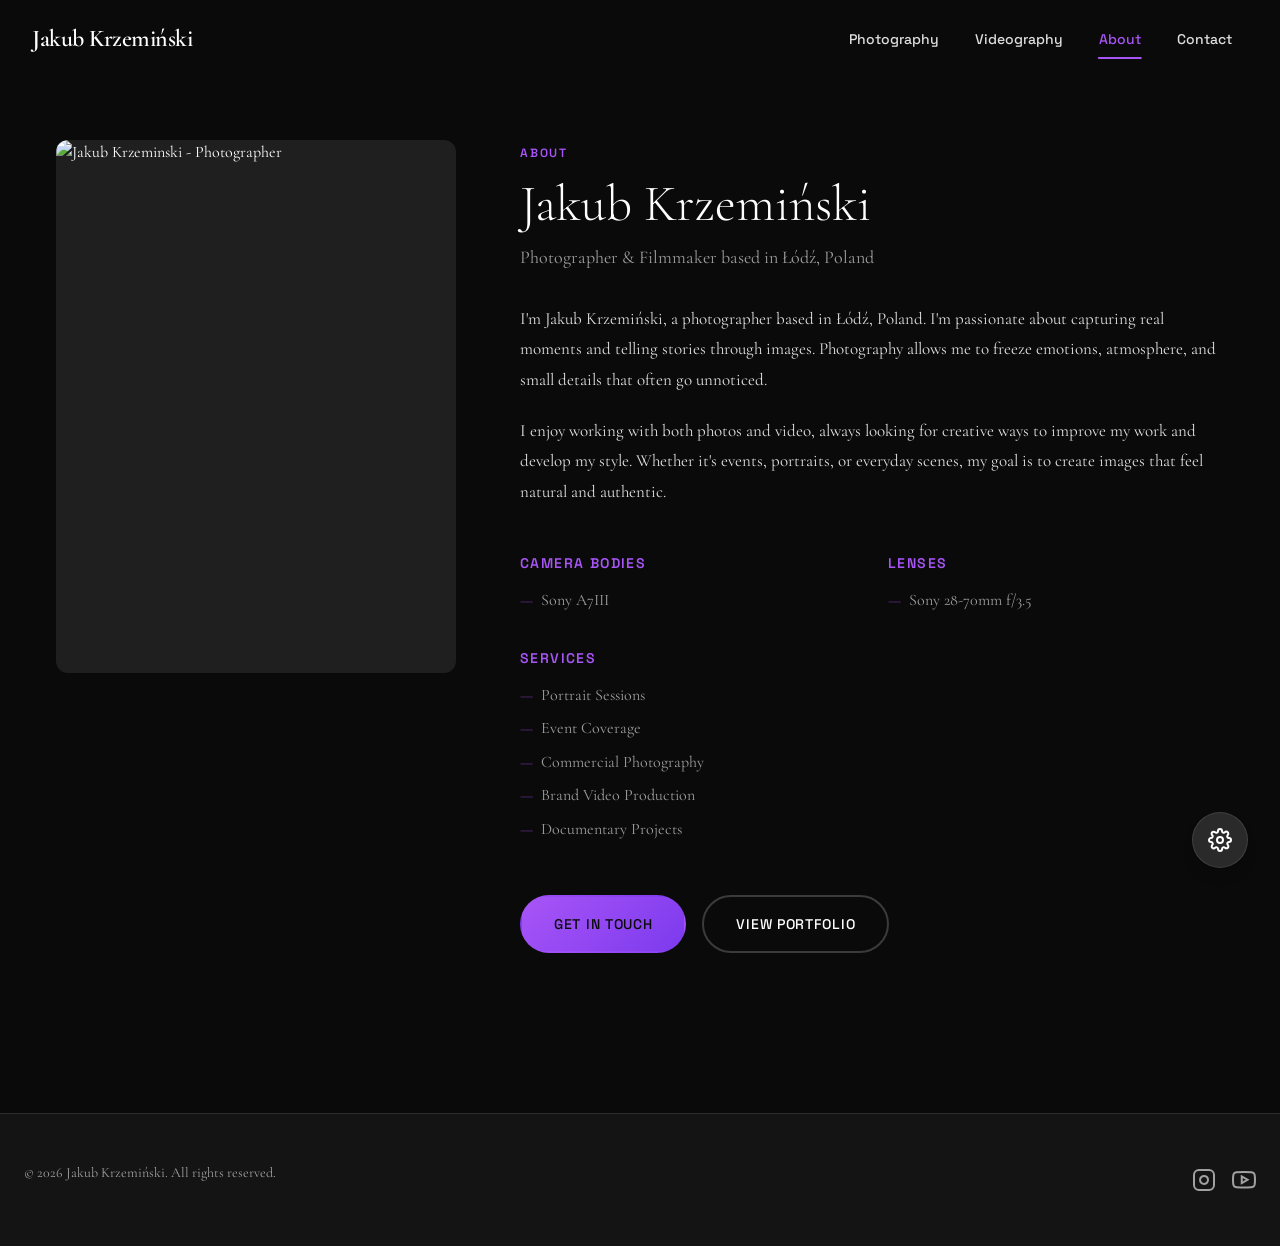
==== about.html @ e9d03388 "initial commit" ====
<!DOCTYPE html>
<html lang="en">
<head>
  <meta charset="UTF-8">
  <meta name="viewport" content="width=device-width, initial-scale=1.0">
  <title>About | Jakub Krzemiński</title>
  <meta name="description" content="Learn about my photography journey, gear, and services.">

  <link rel="preconnect" href="https://fonts.googleapis.com">
  <link rel="preconnect" href="https://fonts.gstatic.com" crossorigin>
  <link href="https://fonts.googleapis.com/css2?family=Cormorant+Garamond:wght@300;400;500;600;700&family=Space+Grotesk:wght@300;400;500;600;700&display=swap" rel="stylesheet">

  <style>
    html { background: #0a0a0a; }
  </style>

  <link rel="stylesheet" href="css/reset.css">
  <link rel="stylesheet" href="css/variables.css">
  <link rel="stylesheet" href="css/base.css">
  <link rel="stylesheet" href="css/navbar.css">
  <link rel="stylesheet" href="css/themes.css">

  <script>
    (function() {
      const saved = localStorage.getItem('portfolio-theme');
      const defaults = { theme: 'dark', palette: 'purple' };
      const config = saved ? JSON.parse(saved) : defaults;
      document.documentElement.className = `theme-${config.theme} palette-${config.palette}`;
    })();
  </script>
</head>
<body>

  <nav class="navbar" role="navigation" aria-label="Main navigation">
    <div class="navbar__container">
      <a href="index.html" class="navbar__logo">Jakub Krzemiński</a>
      <div class="navbar__links" role="menubar">
        <a href="photography.html" class="navbar__link" role="menuitem">Photography</a>
        <a href="videography.html" class="navbar__link" role="menuitem">Videography</a>
        <a href="about.html" class="navbar__link" role="menuitem">About</a>
        <a href="contact.html" class="navbar__link" role="menuitem">Contact</a>
      </div>
      <button class="navbar__hamburger" aria-label="Toggle menu" aria-expanded="false">
        <span class="navbar__hamburger-line"></span>
        <span class="navbar__hamburger-line"></span>
        <span class="navbar__hamburger-line"></span>
      </button>
    </div>
    <div class="navbar__mobile-menu">
      <a href="photography.html" class="navbar__mobile-link">Photography</a>
      <a href="videography.html" class="navbar__mobile-link">Videography</a>
      <a href="about.html" class="navbar__mobile-link">About</a>
      <a href="contact.html" class="navbar__mobile-link">Contact</a>
    </div>
  </nav>

  <main class="section" style="padding-top: 140px;">
    <div class="container">
      <div class="about-layout">
        <!-- Portrait Column -->
        <div class="about-portrait fade-in">
          <div class="about-portrait__frame">
            <img src="photos/portrait/photographer-portrait.jpg" alt="Jakub Krzeminski - Photographer" class="about-portrait__image">
          </div>
        </div>

        <!-- Content Column -->
        <div class="about-content">
          <span class="about-caption fade-in">About</span>
          <h1 class="about-title fade-in">Jakub Krzemiński</h1>
          <p class="about-subtitle fade-in">Photographer & Filmmaker based in Łódź, Poland</p>

          <div class="about-bio fade-in">
            <p>I'm Jakub Krzemiński, a photographer based in Łódź, Poland. I'm passionate about capturing real moments and telling stories through images. Photography allows me to freeze emotions, atmosphere, and small details that often go unnoticed.</p>
            <p>I enjoy working with both photos and video, always looking for creative ways to improve my work and develop my style. Whether it's events, portraits, or everyday scenes, my goal is to create images that feel natural and authentic.</p>
          </div>

          <div class="about-details">

            <div class="about-block fade-in">
              <h3 class="about-block__title">Camera Bodies</h3>
              <ul class="about-list">
                <li>Sony A7III</li>
              </ul>
            </div>

            <div class="about-block fade-in">
              <h3 class="about-block__title">Lenses</h3>
              <ul class="about-list">
                <li>Sony 28-70mm f/3.5</li>
              </ul>
            </div>

            <div class="about-block fade-in">
              <h3 class="about-block__title">Services</h3>
              <ul class="about-list">
                <li>Portrait Sessions</li>
                <li>Event Coverage</li>
                <li>Commercial Photography</li>
                <li>Brand Video Production</li>
                <li>Documentary Projects</li>
              </ul>
            </div>
          </div>

          <div class="about-cta fade-in">
            <a href="contact.html" class="btn btn-primary">Get in Touch</a>
            <a href="photography.html" class="btn btn-secondary">View Portfolio</a>
          </div>
        </div>
      </div>
    </div>
  </main>

  <footer class="footer">
    <div class="container">
      <div class="footer__content">
        <p class="footer__copyright">&copy; 2026 Jakub Krzemiński. All rights reserved.</p>
        <div class="footer__social">
          <a href="https://www.instagram.com/jacobekpii?igsh=MXUxOGM2MTZjMWFu" target="_blank" rel="noopener" aria-label="Instagram">
            <svg width="24" height="24" viewBox="0 0 24 24" fill="none" stroke="currentColor" stroke-width="2">
              <rect x="2" y="2" width="20" height="20" rx="5"></rect>
              <path d="M16 11.37A4 4 0 1 1 12.63 8 4 4 0 0 1 16 11.37z"></path>
            </svg>
          </a>
          <a href="https://youtube.com" target="_blank" rel="noopener" aria-label="YouTube">
            <svg width="24" height="24" viewBox="0 0 24 24" fill="none" stroke="currentColor" stroke-width="2">
              <path d="M22.54 6.42a2.78 2.78 0 0 0-1.94-2C18.88 4 12 4 12 4s-6.88 0-8.6.46a2.78 2.78 0 0 0-1.94 2A29 29 0 0 0 1 11.75a29 29 0 0 0 .46 5.33A2.78 2.78 0 0 0 3.4 19c1.72.46 8.6.46 8.6.46s6.88 0 8.6-.46a2.78 2.78 0 0 0 1.94-2 29 29 0 0 0 .46-5.25 29 29 0 0 0-.46-5.33z"></path>
              <polygon points="9.75 15.02 15.5 11.75 9.75 8.48"></polygon>
            </svg>
          </a>
        </div>
      </div>
      <button class="back-to-top" aria-label="Back to top">
        <svg width="24" height="24" viewBox="0 0 24 24" fill="none" stroke="currentColor" stroke-width="2">
          <path d="M12 19V5M5 12l7-7 7 7"></path>
        </svg>
      </button>
    </div>
  </footer>

  <div class="theme-panel">
    <button class="theme-panel__toggle" aria-label="Open theme settings">
      <svg width="24" height="24" viewBox="0 0 24 24" fill="none" stroke="currentColor" stroke-width="2">
        <circle cx="12" cy="12" r="3"></circle>
        <path d="M19.4 15a1.65 1.65 0 0 0 .33 1.82l.06.06a2 2 0 0 1 0 2.83 2 2 0 0 1-2.83 0l-.06-.06a1.65 1.65 0 0 0-1.82-.33 1.65 1.65 0 0 0-1 1.51V21a2 2 0 0 1-2 2 2 2 0 0 1-2-2v-.09A1.65 1.65 0 0 0 9 19.4a1.65 1.65 0 0 0-1.82.33l-.06.06a2 2 0 0 1-2.83 0 2 2 0 0 1 0-2.83l.06-.06a1.65 1.65 0 0 0 .33-1.82 1.65 1.65 0 0 0-1.51-1H3a2 2 0 0 1-2-2 2 2 0 0 1 2-2h.09A1.65 1.65 0 0 0 4.6 9a1.65 1.65 0 0 0-.33-1.82l-.06-.06a2 2 0 0 1 0-2.83 2 2 0 0 1 2.83 0l.06.06a1.65 1.65 0 0 0 1.82.33H9a1.65 1.65 0 0 0 1-1.51V3a2 2 0 0 1 2-2 2 2 0 0 1 2 2v.09a1.65 1.65 0 0 0 1 1.51 1.65 1.65 0 0 0 1.82-.33l.06-.06a2 2 0 0 1 2.83 0 2 2 0 0 1 0 2.83l-.06.06a1.65 1.65 0 0 0-.33 1.82V9a1.65 1.65 0 0 0 1.51 1H21a2 2 0 0 1 2 2 2 2 0 0 1-2 2h-.09a1.65 1.65 0 0 0-1.51 1z"></path>
      </svg>
    </button>
    <div class="theme-panel__backdrop"></div>
    <div class="theme-panel__menu">
      <header class="theme-panel__header">Appearance Settings</header>
      <div class="theme-panel__mode">
        <button class="theme-panel__mode-btn" data-mode="dark">
          <svg class="theme-panel__mode-icon" viewBox="0 0 24 24" fill="none" stroke="currentColor" stroke-width="2"><path d="M21 12.79A9 9 0 1 1 11.21 3 7 7 0 0 0 21 12.79z"></path></svg>
          Dark
        </button>
        <button class="theme-panel__mode-btn" data-mode="light">
          <svg class="theme-panel__mode-icon" viewBox="0 0 24 24" fill="none" stroke="currentColor" stroke-width="2">
            <circle cx="12" cy="12" r="5"></circle>
            <line x1="12" y1="1" x2="12" y2="3"></line>
            <line x1="12" y1="21" x2="12" y2="23"></line>
            <line x1="4.22" y1="4.22" x2="5.64" y2="5.64"></line>
            <line x1="18.36" y1="18.36" x2="19.78" y2="19.78"></line>
            <line x1="1" y1="12" x2="3" y2="12"></line>
            <line x1="21" y1="12" x2="23" y2="12"></line>
            <line x1="4.22" y1="19.78" x2="5.64" y2="18.36"></line>
            <line x1="18.36" y1="5.64" x2="19.78" y2="4.22"></line>
          </svg>
          Light
        </button>
      </div>
      <header class="theme-panel__header">Color Palette</header>
      <div class="theme-panel__palettes">
        <button class="theme-panel__palette-btn" data-palette="purple"><span class="theme-panel__palette-preview"></span><span class="theme-panel__palette-label">Purple</span></button>
        <button class="theme-panel__palette-btn" data-palette="orange"><span class="theme-panel__palette-preview"></span><span class="theme-panel__palette-label">Orange</span></button>
        <button class="theme-panel__palette-btn" data-palette="gray"><span class="theme-panel__palette-preview"></span><span class="theme-panel__palette-label">Gray</span></button>
        <button class="theme-panel__palette-btn" data-palette="teal"><span class="theme-panel__palette-preview"></span><span class="theme-panel__palette-label">Teal</span></button>
        <button class="theme-panel__palette-btn" data-palette="rose"><span class="theme-panel__palette-preview"></span><span class="theme-panel__palette-label">Rose</span></button>
        <button class="theme-panel__palette-btn" data-palette="amber"><span class="theme-panel__palette-preview"></span><span class="theme-panel__palette-label">Amber</span></button>
      </div>
    </div>
  </div>

  <script src="js/theme.js"></script>
  <script src="js/nav.js"></script>

  <style>
    .about-layout { display: grid; grid-template-columns: 400px 1fr; gap: 4rem; align-items: start; }
    .about-portrait { position: sticky; top: 140px; }
    .about-portrait__frame { aspect-ratio: 3/4; overflow: hidden; border-radius: 12px; background: var(--bg-tertiary); }
    .about-portrait__image { width: 100%; height: 100%; object-fit: cover; }
    .about-caption { font-family: var(--font-secondary); font-size: 0.75rem; font-weight: 600; letter-spacing: 0.15em; text-transform: uppercase; color: var(--accent-primary); }
    .about-title { font-size: clamp(2.5rem, 4vw, 3.5rem); font-weight: 300; margin: 0.5rem 0; }
    .about-subtitle { font-size: 1.125rem; color: var(--text-tertiary); margin-bottom: 2rem; }
    .about-bio { font-size: 1.0625rem; line-height: 1.8; color: var(--text-secondary); margin-bottom: 3rem; }
    .about-bio p { margin-bottom: 1.25rem; }
    .about-details { display: grid; grid-template-columns: repeat(2, 1fr); gap: 2rem; margin-bottom: 3rem; }
    .about-block__title { font-size: 0.875rem; font-family: var(--font-secondary); font-weight: 600; letter-spacing: 0.1em; text-transform: uppercase; color: var(--accent-primary); margin-bottom: 0.75rem; }
    .about-block__text { color: var(--text-tertiary); line-height: 1.7; }
    .about-list { list-style: none; padding: 0; }
    .about-list li { color: var(--text-tertiary); padding: 0.25rem 0; }
    .about-list li::before { content: '—'; margin-right: 0.5rem; color: var(--accent-primary); opacity: 0.6; }
    .about-cta { display: flex; gap: 1rem; flex-wrap: wrap; }

    .footer { padding: 3rem 0; border-top: 1px solid var(--border-light); background: var(--bg-secondary); margin-top: 4rem; }
    .footer__content { display: flex; justify-content: space-between; align-items: center; }
    .footer__copyright { color: var(--text-tertiary); font-size: 0.875rem; }
    .footer__social { display: flex; gap: 1rem; }
    .footer__social a { color: var(--text-tertiary); transition: color 0.3s; }
    .footer__social a:hover { color: var(--accent-primary); }
    .back-to-top { position: fixed; bottom: 100px; right: 2rem; width: 48px; height: 48px; border-radius: 50%; background: var(--bg-elevated); border: 1px solid var(--border-light); color: var(--text-primary); display: flex; align-items: center; justify-content: center; cursor: pointer; opacity: 0; visibility: hidden; transition: all 0.3s; z-index: 100; }
    .back-to-top--visible { opacity: 1; visibility: visible; }
    .back-to-top:hover { background: var(--accent-primary); color: var(--accent-contrast); }

    @media (max-width: 1024px) {
      .about-layout { grid-template-columns: 300px 1fr; gap: 3rem; }
    }
    @media (max-width: 768px) {
      .about-layout { grid-template-columns: 1fr; }
      .about-portrait { position: relative; top: 0; max-width: 400px; margin: 0 auto; }
      .about-details { grid-template-columns: 1fr; }
      .footer__content { flex-direction: column; gap: 1rem; text-align: center; }
    }
  </style>
</body>
</html>
---- css/variables.css ----
/* CSS Custom Properties - Theme Variables */
/* All themes use these variables which are updated by theme classes on body */

:root {
  /* Typography */
  --font-primary: 'Cormorant Garamond', serif;
  --font-secondary: 'Space Grotesk', sans-serif;

  /* Spacing Scale */
  --space-xs: 0.25rem;
  --space-sm: 0.5rem;
  --space-md: 1rem;
  --space-lg: 1.5rem;
  --space-xl: 2rem;
  --space-2xl: 3rem;
  --space-3xl: 4rem;
  --space-4xl: 6rem;

  /* Transitions */
  --transition-fast: 150ms cubic-bezier(0.4, 0, 0.2, 1);
  --transition-base: 300ms cubic-bezier(0.4, 0, 0.2, 1);
  --transition-slow: 500ms cubic-bezier(0.4, 0, 0.2, 1);
  --transition-bounce: 500ms cubic-bezier(0.68, -0.55, 0.265, 1.55);

  /* Border Radius */
  --radius-sm: 4px;
  --radius-md: 8px;
  --radius-lg: 12px;
  --radius-xl: 16px;
  --radius-full: 9999px;

  /* Shadows */
  --shadow-sm: 0 1px 2px 0 rgba(0, 0, 0, 0.05);
  --shadow-md: 0 4px 6px -1px rgba(0, 0, 0, 0.1), 0 2px 4px -1px rgba(0, 0, 0, 0.06);
  --shadow-lg: 0 10px 15px -3px rgba(0, 0, 0, 0.1), 0 4px 6px -2px rgba(0, 0, 0, 0.05);
  --shadow-xl: 0 20px 25px -5px rgba(0, 0, 0, 0.1), 0 10px 10px -5px rgba(0, 0, 0, 0.04);

  /* Z-index Scale */
  --z-base: 0;
  --z-dropdown: 100;
  --z-sticky: 200;
  --z-fixed: 300;
  --z-modal-backdrop: 400;
  --z-modal: 500;
  --z-tooltip: 600;
  --z-theme-panel: 700;

  /* Content Widths */
  --max-width-sm: 640px;
  --max-width-md: 768px;
  --max-width-lg: 1024px;
  --max-width-xl: 1280px;
  --max-width-2xl: 1440px;
}

/* ============================================
   DARK MODE - Base Theme (Default)
   ============================================ */

.theme-dark {
  /* Background Colors */
  --bg-primary: #0a0a0a;
  --bg-secondary: #141414;
  --bg-tertiary: #1f1f1f;
  --bg-elevated: #2a2a2a;
  --bg-overlay: rgba(0, 0, 0, 0.85);

  /* Text Colors */
  --text-primary: #ffffff;
  --text-secondary: rgba(255, 255, 255, 0.87);
  --text-tertiary: rgba(255, 255, 255, 0.6);
  --text-muted: rgba(255, 255, 255, 0.38);

  /* Border Colors */
  --border-light: rgba(255, 255, 255, 0.1);
  --border-medium: rgba(255, 255, 255, 0.2);
  --border-strong: rgba(255, 255, 255, 0.3);

  /* Accent will be set by palette classes */
}

/* ============================================
   LIGHT MODE - Base Theme
   ============================================ */

.theme-light {
  /* Background Colors */
  --bg-primary: #fafafa;
  --bg-secondary: #ffffff;
  --bg-tertiary: #f5f5f5;
  --bg-elevated: #ebebeb;
  --bg-overlay: rgba(0, 0, 0, 0.75);

  /* Text Colors */
  --text-primary: #0a0a0a;
  --text-secondary: rgba(0, 0, 0, 0.87);
  --text-tertiary: rgba(0, 0, 0, 0.6);
  --text-muted: rgba(0, 0, 0, 0.38);

  /* Border Colors */
  --border-light: rgba(0, 0, 0, 0.08);
  --border-medium: rgba(0, 0, 0, 0.15);
  --border-strong: rgba(0, 0, 0, 0.25);
}

/* ============================================
   DARK MODE - Purple Palette
   ============================================ */

.theme-dark.palette-purple {
  --accent-primary: #a855f7;
  --accent-secondary: #7c3aed;
  --accent-tertiary: #6b21a8;
  --accent-light: #d8b4fe;
  --accent-pale: #e9d5ff;
  --accent-contrast: #0a0a0a;
  --accent-gradient: linear-gradient(135deg, #a855f7 0%, #7c3aed 100%);
}

/* ============================================
   LIGHT MODE - Purple Palette
   ============================================ */

.theme-light.palette-purple {
  --accent-primary: #7c3aed;
  --accent-secondary: #6b21a8;
  --accent-tertiary: #581c87;
  --accent-light: #a855f7;
  --accent-pale: #e9d5ff;
  --accent-contrast: #ffffff;
  --accent-gradient: linear-gradient(135deg, #7c3aed 0%, #6b21a8 100%);
}

/* ============================================
   DARK MODE - Orange Palette
   ============================================ */

.theme-dark.palette-orange {
  --accent-primary: #f97316;
  --accent-secondary: #ea580c;
  --accent-tertiary: #c2410c;
  --accent-light: #fdba74;
  --accent-pale: #fed7aa;
  --accent-contrast: #0a0a0a;
  --accent-gradient: linear-gradient(135deg, #f97316 0%, #ea580c 100%);
}

/* ============================================
   LIGHT MODE - Orange Palette
   ============================================ */

.theme-light.palette-orange {
  --accent-primary: #ea580c;
  --accent-secondary: #c2410c;
  --accent-tertiary: #9a3412;
  --accent-light: #f97316;
  --accent-pale: #fed7aa;
  --accent-contrast: #ffffff;
  --accent-gradient: linear-gradient(135deg, #ea580c 0%, #c2410c 100%);
}

/* ============================================
   DARK MODE - Gray Palette
   ============================================ */

.theme-dark.palette-gray {
  --accent-primary: #6b7280;
  --accent-secondary: #4b5563;
  --accent-tertiary: #374151;
  --accent-light: #9ca3af;
  --accent-pale: #d1d5db;
  --accent-contrast: #0a0a0a;
  --accent-gradient: linear-gradient(135deg, #6b7280 0%, #4b5563 100%);
}

/* ============================================
   LIGHT MODE - Gray Palette
   ============================================ */

.theme-light.palette-gray {
  --accent-primary: #4b5563;
  --accent-secondary: #374151;
  --accent-tertiary: #1f2937;
  --accent-light: #6b7280;
  --accent-pale: #e5e7eb;
  --accent-contrast: #ffffff;
  --accent-gradient: linear-gradient(135deg, #4b5563 0%, #374151 100%);
}

/* ============================================
   DARK MODE - Teal Palette
   ============================================ */

.theme-dark.palette-teal {
  --accent-primary: #14b8a6;
  --accent-secondary: #0d9488;
  --accent-tertiary: #0f766e;
  --accent-light: #5eead4;
  --accent-pale: #ccfbf1;
  --accent-contrast: #0a0a0a;
  --accent-gradient: linear-gradient(135deg, #14b8a6 0%, #0d9488 100%);
}

/* ============================================
   LIGHT MODE - Teal Palette
   ============================================ */

.theme-light.palette-teal {
  --accent-primary: #0d9488;
  --accent-secondary: #0f766e;
  --accent-tertiary: #115e59;
  --accent-light: #14b8a6;
  --accent-pale: #ccfbf1;
  --accent-contrast: #ffffff;
  --accent-gradient: linear-gradient(135deg, #0d9488 0%, #0f766e 100%);
}

/* ============================================
   DARK MODE - Rose Palette
   ============================================ */

.theme-dark.palette-rose {
  --accent-primary: #ec4899;
  --accent-secondary: #db2777;
  --accent-tertiary: #be185d;
  --accent-light: #f9a8d4;
  --accent-pale: #fce7f3;
  --accent-contrast: #0a0a0a;
  --accent-gradient: linear-gradient(135deg, #ec4899 0%, #db2777 100%);
}

/* ============================================
   LIGHT MODE - Rose Palette
   ============================================ */

.theme-light.palette-rose {
  --accent-primary: #db2777;
  --accent-secondary: #be185d;
  --accent-tertiary: #9d174d;
  --accent-light: #ec4899;
  --accent-pale: #fce7f3;
  --accent-contrast: #ffffff;
  --accent-gradient: linear-gradient(135deg, #db2777 0%, #be185d 100%);
}

/* ============================================
   DARK MODE - Amber Palette
   ============================================ */

.theme-dark.palette-amber {
  --accent-primary: #f59e0b;
  --accent-secondary: #d97706;
  --accent-tertiary: #b45309;
  --accent-light: #fcd34d;
  --accent-pale: #fef3c7;
  --accent-contrast: #0a0a0a;
  --accent-gradient: linear-gradient(135deg, #f59e0b 0%, #d97706 100%);
}

/* ============================================
   LIGHT MODE - Amber Palette
   ============================================ */

.theme-light.palette-amber {
  --accent-primary: #d97706;
  --accent-secondary: #b45309;
  --accent-tertiary: #92400e;
  --accent-light: #f59e0b;
  --accent-pale: #fef3c7;
  --accent-contrast: #ffffff;
  --accent-gradient: linear-gradient(135deg, #d97706 0%, #b45309 100%);
}
---- css/base.css ----
/* Base Styles - Typography and Layout */

/* Google Fonts Import */
@import url('https://fonts.googleapis.com/css2?family=Cormorant+Garamond:wght@300;400;500;600;700&family=Space+Grotesk:wght@300;400;500;600;700&display=swap');

/* Base body styles */
body {
  font-family: var(--font-primary);
  background-color: var(--bg-primary);
  color: var(--text-primary);
  transition: background-color var(--transition-base), color var(--transition-base);
  overflow-x: hidden;
}

/* Typography Scale */
.text-display {
  font-size: clamp(3rem, 8vw, 6rem);
  font-weight: 300;
  line-height: 1;
  letter-spacing: -0.02em;
}

.text-headline {
  font-size: clamp(2rem, 4vw, 3.5rem);
  font-weight: 400;
  line-height: 1.2;
  letter-spacing: -0.01em;
}

.text-title {
  font-size: clamp(1.5rem, 3vw, 2.25rem);
  font-weight: 500;
  line-height: 1.3;
}

.text-subtitle {
  font-size: clamp(1.125rem, 2vw, 1.5rem);
  font-weight: 400;
  line-height: 1.4;
}

.text-body {
  font-size: 1rem;
  font-weight: 400;
  line-height: 1.7;
}

.text-body-sm {
  font-size: 0.875rem;
  font-weight: 400;
  line-height: 1.6;
}

.text-caption {
  font-family: var(--font-secondary);
  font-size: 0.75rem;
  font-weight: 500;
  letter-spacing: 0.1em;
  text-transform: uppercase;
}

/* Secondary font for UI elements */
.font-ui {
  font-family: var(--font-secondary);
}

/* Section Spacing */
.section {
  padding: var(--space-4xl) var(--space-xl);
  width: 100%;
}

.section-sm {
  padding: var(--space-2xl) var(--space-xl);
}

.section-lg {
  padding: var(--space-4xl) var(--space-xl);
}

/* Container */
.container {
  width: 100%;
  max-width: var(--max-width-2xl);
  margin: 0 auto;
  padding: 0 var(--space-lg);
}

.container-narrow {
  max-width: var(--max-width-lg);
}

/* Full-width sections */
.full-width {
  width: 100vw;
  position: relative;
  left: 50%;
  right: 50%;
  margin-left: -50vw;
  margin-right: -50vw;
}

/* Utility: Screen reader only */
.sr-only {
  position: absolute;
  width: 1px;
  height: 1px;
  padding: 0;
  margin: -1px;
  overflow: hidden;
  clip: rect(0, 0, 0, 0);
  white-space: nowrap;
  border-width: 0;
}

/* Fade in animation class (used with Intersection Observer) */
.fade-in {
  opacity: 0;
  transform: translateY(24px);
  transition: opacity var(--transition-slow), transform var(--transition-slow);
}

.fade-in.visible {
  opacity: 1;
  transform: translateY(0);
}

/* Grain texture overlay */
.grain-overlay {
  position: absolute;
  inset: 0;
  pointer-events: none;
  opacity: 0.03;
  background-image: url("data:image/svg+xml,%3Csvg viewBox='0 0 256 256' xmlns='http://www.w3.org/2000/svg'%3E%3Cfilter id='noise'%3E%3CfeTurbulence type='fractalNoise' baseFrequency='0.85' numOctaves='4' stitchTiles='stitch'/%3E%3C/filter%3E%3Crect width='100%25' height='100%25' filter='url(%23noise)'/%3E%3C/svg%3E");
  animation: grain 8s steps(10) infinite;
}

@keyframes grain {
  0%, 100% { transform: translate(0, 0); }
  10% { transform: translate(-2%, -2%); }
  20% { transform: translate(2%, 2%); }
  30% { transform: translate(-1%, 1%); }
  40% { transform: translate(1%, -1%); }
  50% { transform: translate(-2%, 2%); }
  60% { transform: translate(2%, -2%); }
  70% { transform: translate(-1%, -1%); }
  80% { transform: translate(1%, 1%); }
  90% { transform: translate(-2%, -1%); }
}

/* Buttons */
.btn {
  display: inline-flex;
  align-items: center;
  justify-content: center;
  gap: var(--space-sm);
  padding: var(--space-md) var(--space-xl);
  font-family: var(--font-secondary);
  font-size: 0.875rem;
  font-weight: 500;
  letter-spacing: 0.05em;
  text-transform: uppercase;
  border-radius: var(--radius-full);
  transition: all var(--transition-base);
  cursor: pointer;
}

.btn-primary {
  background: var(--accent-gradient);
  color: var(--accent-contrast);
  border: 2px solid transparent;
}

.btn-primary:hover {
  transform: translateY(-2px);
  box-shadow: 0 8px 25px -5px var(--accent-primary);
}

.btn-secondary {
  background: transparent;
  color: var(--text-primary);
  border: 2px solid var(--border-medium);
}

.btn-secondary:hover {
  border-color: var(--accent-primary);
  color: var(--accent-primary);
}

.btn-ghost {
  background: transparent;
  color: var(--text-primary);
  border: 2px solid transparent;
}

.btn-ghost:hover {
  background: var(--bg-elevated);
}

/* Link styles */
.link {
  color: var(--accent-primary);
  position: relative;
  transition: color var(--transition-fast);
}

.link::after {
  content: '';
  position: absolute;
  bottom: -2px;
  left: 0;
  width: 0;
  height: 1px;
  background: var(--accent-primary);
  transition: width var(--transition-base);
}

.link:hover::after {
  width: 100%;
}

/* Section headers */
.section-header {
  text-align: center;
  margin-bottom: var(--space-3xl);
}

.section-header__caption {
  font-family: var(--font-secondary);
  font-size: 0.75rem;
  font-weight: 600;
  letter-spacing: 0.15em;
  text-transform: uppercase;
  color: var(--accent-primary);
  margin-bottom: var(--space-md);
}

.section-header__title {
  font-size: clamp(2rem, 4vw, 3rem);
  font-weight: 300;
  color: var(--text-primary);
}

/* Responsive utilities */
@media (max-width: 768px) {
  .section {
    padding: var(--space-3xl) var(--space-lg);
  }

  .container {
    padding: 0 var(--space-md);
  }
}

@media (max-width: 375px) {
  .section {
    padding: var(--space-2xl) var(--space-md);
  }
}
---- css/navbar.css ----
/* Navbar Styles */

.navbar {
  position: fixed;
  top: 0;
  left: 0;
  right: 0;
  z-index: var(--z-fixed);
  height: 80px;
  display: flex;
  align-items: center;
  transition: all var(--transition-base);
  border-bottom: 1px solid transparent;
}

/* Navbar scrolled state - translucent + blurred */
.navbar--scrolled {
  background: rgba(var(--bg-primary-rgb, 10, 10, 10), 0.85);
  backdrop-filter: blur(20px);
  -webkit-backdrop-filter: blur(20px);
  border-bottom-color: var(--border-light);
  height: 64px;
}

.navbar__container {
  width: 100%;
  max-width: var(--max-width-2xl);
  margin: 0 auto;
  padding: 0 var(--space-xl);
  display: flex;
  align-items: center;
  justify-content: space-between;
}

/* Logo */
.navbar__logo {
  font-family: var(--font-primary);
  font-size: 1.5rem;
  font-weight: 600;
  color: var(--text-primary);
  letter-spacing: -0.02em;
  transition: color var(--transition-fast);
  z-index: calc(var(--z-fixed) + 10);
}

.navbar__logo:hover {
  color: var(--accent-primary);
}

/* Navigation Links - Desktop */
.navbar__links {
  display: flex;
  align-items: center;
  gap: var(--space-xs);
}

.navbar__link {
  font-family: var(--font-secondary);
  font-size: 0.875rem;
  font-weight: 500;
  color: var(--text-secondary);
  padding: var(--space-sm) var(--space-md);
  border-radius: var(--radius-full);
  transition: all var(--transition-fast);
  position: relative;
}

.navbar__link::after {
  content: '';
  position: absolute;
  bottom: 0;
  left: 50%;
  transform: translateX(-50%);
  width: 0;
  height: 2px;
  background: var(--accent-primary);
  transition: width var(--transition-base);
  border-radius: var(--radius-full);
}

.navbar__link:hover {
  color: var(--text-primary);
}

.navbar__link:hover::after {
  width: 60%;
}

.navbar__link--active {
  color: var(--accent-primary);
}

.navbar__link--active::after {
  width: 60%;
}

/* Mobile Hamburger Button */
.navbar__hamburger {
  display: none;
  flex-direction: column;
  justify-content: center;
  align-items: center;
  width: 48px;
  height: 48px;
  gap: 6px;
  z-index: calc(var(--z-fixed) + 10);
  cursor: pointer;
}

.navbar__hamburger-line {
  display: block;
  width: 24px;
  height: 2px;
  background: var(--text-primary);
  border-radius: var(--radius-full);
  transition: all var(--transition-base);
  transform-origin: center;
}

/* Hamburger Animation States */
.navbar__hamburger--active .navbar__hamburger-line:nth-child(1) {
  transform: translateY(8px) rotate(45deg);
}

.navbar__hamburger--active .navbar__hamburger-line:nth-child(2) {
  opacity: 0;
  transform: scaleX(0);
}

.navbar__hamburger--active .navbar__hamburger-line:nth-child(3) {
  transform: translateY(-8px) rotate(-45deg);
}

/* Mobile Menu */
.navbar__mobile-menu {
  display: none;
  position: fixed;
  inset: 0;
  background: var(--bg-primary);
  flex-direction: column;
  align-items: center;
  justify-content: center;
  gap: var(--space-xl);
  opacity: 0;
  visibility: hidden;
  transition: opacity var(--transition-base), visibility var(--transition-base);
}

.navbar__mobile-menu--open {
  opacity: 1;
  visibility: visible;
}

.navbar__mobile-link {
  font-family: var(--font-primary);
  font-size: 2rem;
  font-weight: 300;
  color: var(--text-primary);
  padding: var(--space-sm) var(--space-lg);
  transition: color var(--transition-fast);
  position: relative;
}

.navbar__mobile-link::after {
  content: '';
  position: absolute;
  bottom: 0;
  left: 50%;
  transform: translateX(-50%);
  width: 0;
  height: 2px;
  background: var(--accent-primary);
  transition: width var(--transition-base);
}

.navbar__mobile-link:hover {
  color: var(--accent-primary);
}

.navbar__mobile-link:hover::after,
.navbar__mobile-link--active::after {
  width: 100%;
}

.navbar__mobile-link--active {
  color: var(--accent-primary);
}

/* Responsive Breakpoints */
@media (max-width: 768px) {
  .navbar {
    height: 64px;
  }

  .navbar--scrolled {
    height: 56px;
  }

  .navbar__container {
    padding: 0 var(--space-lg);
  }

  .navbar__links {
    display: none;
  }

  .navbar__hamburger {
    display: flex;
  }

  .navbar__mobile-menu {
    display: flex;
  }
}

@media (max-width: 375px) {
  .navbar__logo {
    font-size: 1.25rem;
  }

  .navbar__mobile-link {
    font-size: 1.75rem;
  }
}

/* Reduced motion */
@media (prefers-reduced-motion: reduce) {
  .navbar,
  .navbar__link,
  .navbar__hamburger-line,
  .navbar__mobile-menu {
    transition: none;
  }
}
---- css/themes.css ----
/* Theme Panel Styles */

.theme-panel {
  position: fixed;
  bottom: var(--space-xl);
  right: var(--space-xl);
  z-index: var(--z-theme-panel);
}

/* Toggle Button */
.theme-panel__toggle {
  width: 56px;
  height: 56px;
  position: relative;
  z-index: 3;
  border-radius: 50%;
  background: var(--bg-elevated);
  border: 1px solid var(--border-light);
  color: var(--text-primary);
  font-size: 1.5rem;
  display: flex;
  align-items: center;
  justify-content: center;
  cursor: pointer;
  transition: all var(--transition-base);
  box-shadow: var(--shadow-lg);
}

.theme-panel__toggle:hover {
  transform: scale(1.1);
  border-color: var(--accent-primary);
  color: var(--accent-primary);
}

.theme-panel__toggle--active {
  transform: rotate(180deg);
  background: var(--accent-primary);
  color: var(--accent-contrast);
  border-color: var(--accent-primary);
}

/* Theme Menu */
.theme-panel__menu {
  position: absolute;
  bottom: calc(100% + var(--space-md));
  right: 0;
  z-index: 2;
  width: 280px;
  background: var(--bg-secondary);
  border: 1px solid var(--border-light);
  border-radius: var(--radius-lg);
  padding: var(--space-lg);
  box-shadow: var(--shadow-xl);
  opacity: 0;
  visibility: hidden;
  transform: translateY(10px) scale(0.95);
  transform-origin: bottom right;
  transition: all var(--transition-base);
}

.theme-panel__menu--open {
  opacity: 1;
  visibility: visible;
  transform: translateY(0) scale(1);
}

/* Menu Header */
.theme-panel__header {
  font-family: var(--font-secondary);
  font-size: 0.6875rem;
  font-weight: 600;
  letter-spacing: 0.15em;
  text-transform: uppercase;
  color: var(--text-muted);
  margin-bottom: var(--space-lg);
  padding-bottom: var(--space-sm);
  border-bottom: 1px solid var(--border-light);
}

/* Mode Toggle (Dark/Light) */
.theme-panel__mode {
  display: flex;
  gap: var(--space-sm);
  margin-bottom: var(--space-xl);
  background: var(--bg-tertiary);
  padding: var(--space-xs);
  border-radius: var(--radius-full);
}

.theme-panel__mode-btn {
  flex: 1;
  display: flex;
  align-items: center;
  justify-content: center;
  gap: var(--space-sm);
  padding: var(--space-sm) var(--space-md);
  font-family: var(--font-secondary);
  font-size: 0.8125rem;
  font-weight: 500;
  color: var(--text-tertiary);
  border-radius: var(--radius-full);
  border: none;
  background: transparent;
  cursor: pointer;
  transition: all var(--transition-fast);
}

.theme-panel__mode-btn:hover {
  color: var(--text-primary);
}

.theme-panel__mode-btn--active {
  background: var(--bg-secondary);
  color: var(--text-primary);
  box-shadow: var(--shadow-sm);
}

.theme-panel__mode-icon {
  width: 16px;
  height: 16px;
}

/* Palette Grid */
.theme-panel__palettes {
  display: grid;
  grid-template-columns: repeat(3, 1fr);
  gap: var(--space-md);
}

.theme-panel__palette-btn {
  display: flex;
  flex-direction: column;
  align-items: center;
  gap: var(--space-sm);
  padding: var(--space-md);
  border-radius: var(--radius-md);
  border: 2px solid transparent;
  background: var(--bg-tertiary);
  cursor: pointer;
  transition: all var(--transition-fast);
}

.theme-panel__palette-btn:hover {
  border-color: var(--border-medium);
  transform: translateY(-2px);
}

.theme-panel__palette-btn--active {
  border-color: var(--accent-primary);
  background: var(--bg-elevated);
}

.theme-panel__palette-preview {
  width: 40px;
  height: 40px;
  border-radius: 50%;
  position: relative;
  overflow: hidden;
}

.theme-panel__palette-preview::before {
  content: '';
  position: absolute;
  inset: 0;
  background: linear-gradient(135deg, var(--preview-color-1) 0%, var(--preview-color-2) 100%);
}

/* Palette Colors - defined via CSS variables per palette */
.theme-panel__palette-btn[data-palette="purple"] {
  --preview-color-1: #a855f7;
  --preview-color-2: #7c3aed;
}

.theme-panel__palette-btn[data-palette="orange"] {
  --preview-color-1: #f97316;
  --preview-color-2: #ea580c;
}

.theme-panel__palette-btn[data-palette="gray"] {
  --preview-color-1: #6b7280;
  --preview-color-2: #4b5563;
}

.theme-panel__palette-btn[data-palette="teal"] {
  --preview-color-1: #14b8a6;
  --preview-color-2: #0d9488;
}

.theme-panel__palette-btn[data-palette="rose"] {
  --preview-color-1: #ec4899;
  --preview-color-2: #db2777;
}

.theme-panel__palette-btn[data-palette="amber"] {
  --preview-color-1: #f59e0b;
  --preview-color-2: #d97706;
}

.theme-panel__palette-label {
  font-family: var(--font-secondary);
  font-size: 0.6875rem;
  font-weight: 500;
  color: var(--text-tertiary);
  text-transform: capitalize;
}

.theme-panel__palette-btn--active .theme-panel__palette-label {
  color: var(--text-primary);
}

/* Backdrop (click to close) */
.theme-panel__backdrop {
  position: fixed;
  inset: 0;
  z-index: 1;
  pointer-events: none;
  opacity: 0;
  visibility: hidden;
  transition: opacity var(--transition-fast), visibility var(--transition-fast);
}

.theme-panel__backdrop--visible {
  opacity: 1;
  visibility: visible;
  pointer-events: auto;
}

/* Responsive Breakpoints */
@media (max-width: 768px) {
  .theme-panel {
    bottom: var(--space-lg);
    right: var(--space-lg);
  }

  .theme-panel__toggle {
    width: 48px;
    height: 48px;
    font-size: 1.25rem;
  }

  .theme-panel__menu {
    width: 260px;
    right: -var(--space-sm);
  }
}

@media (max-width: 375px) {
  .theme-panel {
    bottom: var(--space-md);
    right: var(--space-md);
  }

  .theme-panel__menu {
    width: calc(100vw - var(--space-xl));
    right: 0;
  }

  .theme-panel__palettes {
    gap: var(--space-sm);
  }

  .theme-panel__palette-btn {
    padding: var(--space-sm);
  }

  .theme-panel__palette-preview {
    width: 32px;
    height: 32px;
  }
}

/* No-Flash Script Style (applied immediately) */
.no-flash {
  opacity: 0;
}

.no-flash.loaded {
  opacity: 1;
  transition: opacity 50ms;
}
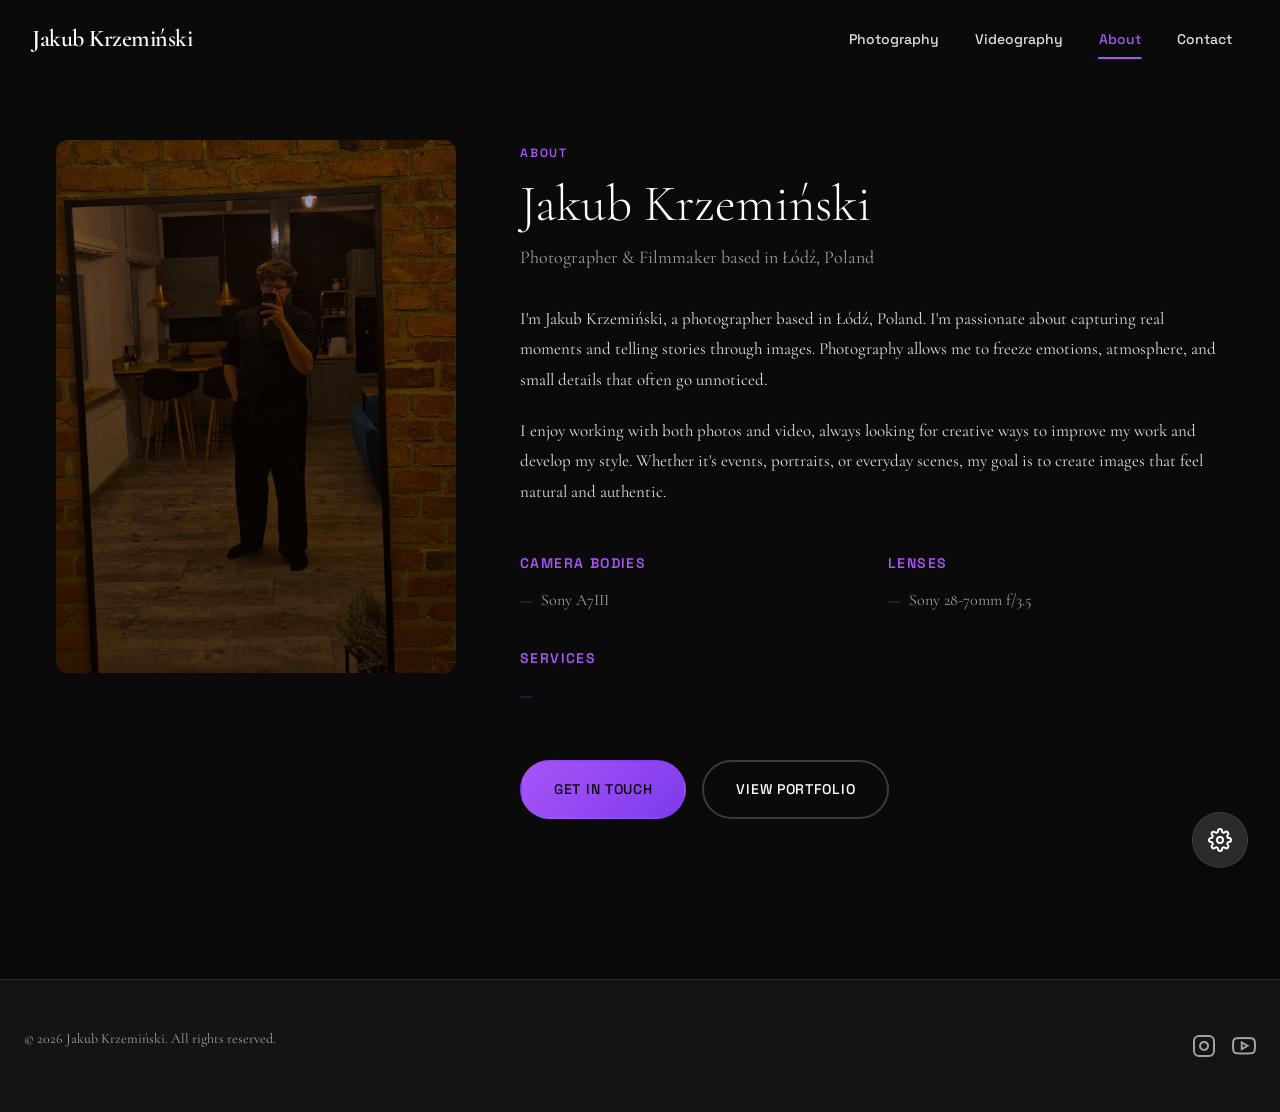
==== commit 43895074: "data fix" ====
--- a/about.html
+++ b/about.html
@@ -60,7 +60,7 @@
         <!-- Portrait Column -->
         <div class="about-portrait fade-in">
           <div class="about-portrait__frame">
-            <img src="photos/portrait/photographer-portrait.jpg" alt="Jakub Krzeminski - Photographer" class="about-portrait__image">
+            <img src="photos/Other/Jakub_Krzemiński.jpg" alt="Jakub Krzeminski - Photographer" class="about-portrait__image">
           </div>
         </div>
 
@@ -94,11 +94,7 @@
             <div class="about-block fade-in">
               <h3 class="about-block__title">Services</h3>
               <ul class="about-list">
-                <li>Portrait Sessions</li>
-                <li>Event Coverage</li>
-                <li>Commercial Photography</li>
-                <li>Brand Video Production</li>
-                <li>Documentary Projects</li>
+                <li></li>
               </ul>
             </div>
           </div>
